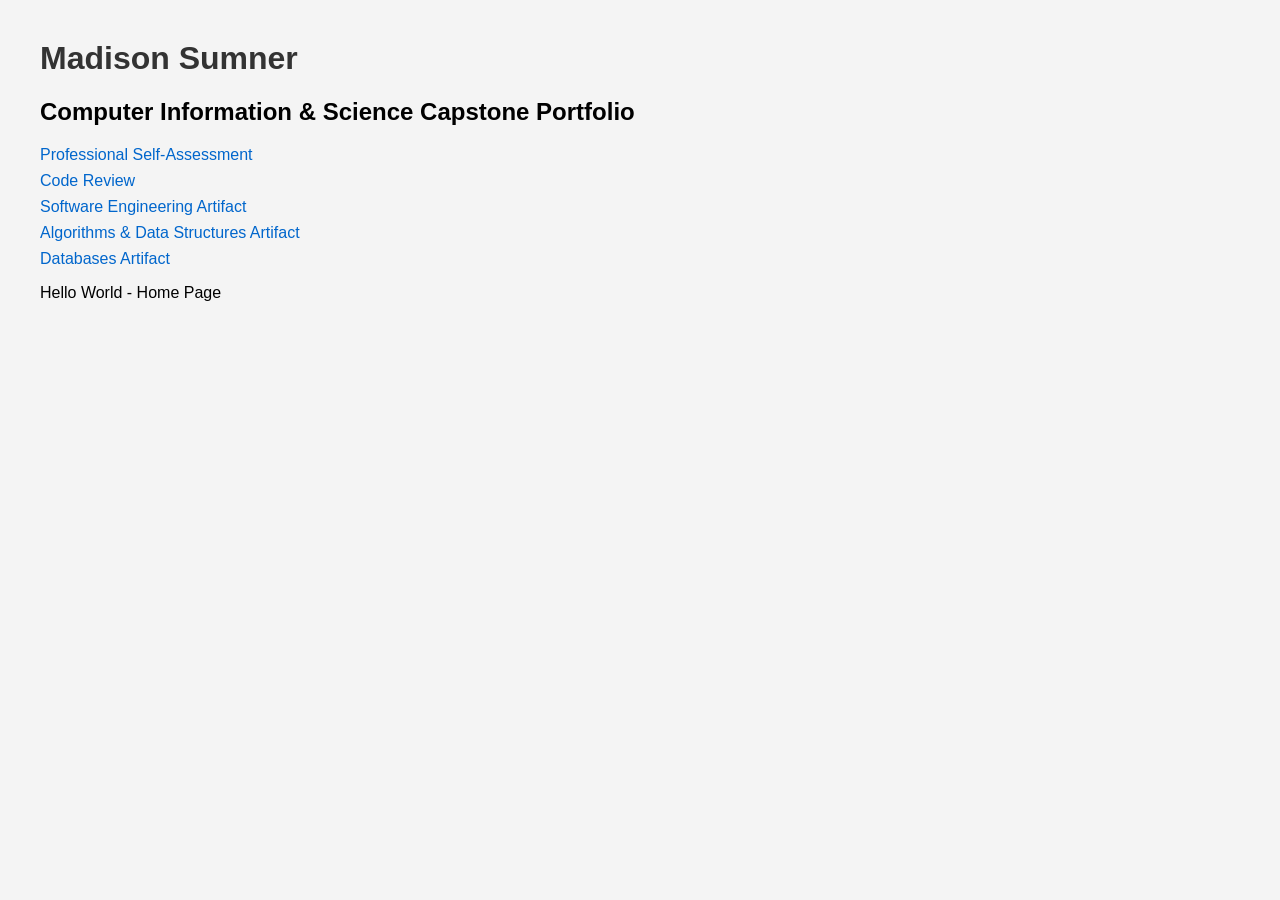
==== index.html @ 407448fe "init commit" ====
<!DOCTYPE html>
<html>
<head>
    <title>Madison Sumner | Capstone Portfolio</title>
    <link rel="stylesheet" href="style.css">
</head>
<body>

    <h1>Madison Sumner</h1>
    <h2>Computer Information & Science Capstone Portfolio</h2>

    <nav>
        <ul>
            <li><a href="self-assessment.html">Professional Self-Assessment</a></li>
            <li><a href="code-review.html">Code Review</a></li>
            <li><a href="software-engineering.html">Software Engineering Artifact</a></li>
            <li><a href="algorithms-data-structures.html">Algorithms & Data Structures Artifact</a></li>
            <li><a href="databases.html">Databases Artifact</a></li>
        </ul>
    </nav>

    <p>Hello World - Home Page</p>

</body>
</html>
---- style.css ----
body {
    font-family: Arial, sans-serif;
    margin: 40px;
    background-color: #f4f4f4;
}

h1 {
    color: #333;
}

nav ul {
    list-style-type: none;
    padding: 0;
}

nav li {
    margin: 8px 0;
}

a {
    text-decoration: none;
    color: #0066cc;
}

a:hover {
    text-decoration: underline;
}
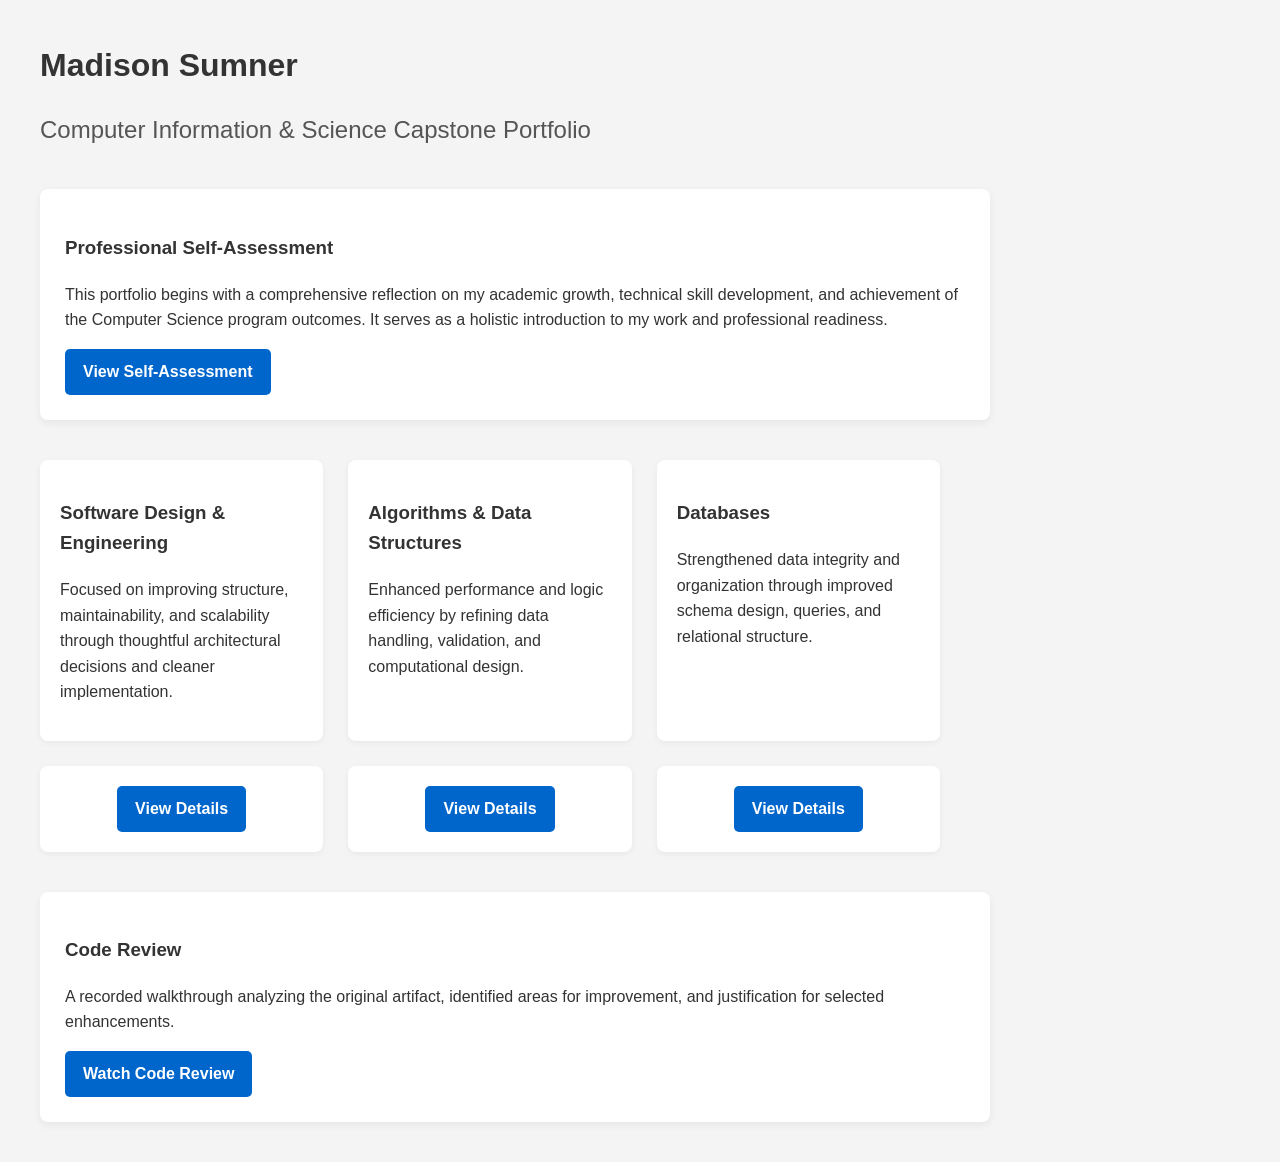
==== commit 7451c04a: "Code review added" ====
--- a/index.html
+++ b/index.html
@@ -1,25 +1,81 @@
 <!DOCTYPE html>
 <html>
+
 <head>
     <title>Madison Sumner | Capstone Portfolio</title>
     <link rel="stylesheet" href="style.css">
 </head>
+
 <body>
 
-    <h1>Madison Sumner</h1>
-    <h2>Computer Information & Science Capstone Portfolio</h2>
+    <header>
+        <h1>Madison Sumner</h1>
+        <h2>Computer Information & Science Capstone Portfolio</h2>
+    </header>
 
-    <nav>
-        <ul>
-            <li><a href="self-assessment.html">Professional Self-Assessment</a></li>
-            <li><a href="code-review.html">Code Review</a></li>
-            <li><a href="software-engineering.html">Software Engineering Artifact</a></li>
-            <li><a href="algorithms-data-structures.html">Algorithms & Data Structures Artifact</a></li>
-            <li><a href="databases.html">Databases Artifact</a></li>
-        </ul>
-    </nav>
+    <!-- Self Assessment Card -->
+    <section class="highlight-card">
+        <h3>Professional Self-Assessment</h3>
+        <p>
+            This portfolio begins with a comprehensive reflection on my academic growth,
+            technical skill development, and achievement of the Computer Science program outcomes.
+            It serves as a holistic introduction to my work and professional readiness.
+        </p>
+        <a class="button" href="self-assessment.html">View Self-Assessment</a>
+    </section>
 
-    <p>Hello World - Home Page</p>
+    <!-- Enhancement Grid -->
+    <section class="enhancement-grid">
+
+        <div class="grid-item">
+            <h3>Software Design & Engineering</h3>
+            <p>
+                Focused on improving structure, maintainability, and scalability through
+                thoughtful architectural decisions and cleaner implementation.
+            </p>
+        </div>
+
+        <div class="grid-item">
+            <h3>Algorithms & Data Structures</h3>
+            <p>
+                Enhanced performance and logic efficiency by refining data handling,
+                validation, and computational design.
+            </p>
+        </div>
+
+        <div class="grid-item">
+            <h3>Databases</h3>
+            <p>
+                Strengthened data integrity and organization through improved schema design,
+                queries, and relational structure.
+            </p>
+        </div>
+
+        <!-- Second Row: Buttons -->
+        <div class="grid-item center">
+            <a class="button" href="software-engineering.html">View Details</a>
+        </div>
+
+        <div class="grid-item center">
+            <a class="button" href="algorithms-data-structures.html">View Details</a>
+        </div>
+
+        <div class="grid-item center">
+            <a class="button" href="databases.html">View Details</a>
+        </div>
+
+    </section>
+
+    <!-- Code Review Card -->
+    <section class="highlight-card">
+        <h3>Code Review</h3>
+        <p>
+            A recorded walkthrough analyzing the original artifact, identified areas
+            for improvement, and justification for selected enhancements.
+        </p>
+        <a class="button" href="code-review.html">Watch Code Review</a>
+    </section>
 
 </body>
+
 </html>
--- a/style.css
+++ b/style.css
@@ -2,26 +2,64 @@
     font-family: Arial, sans-serif;
     margin: 40px;
     background-color: #f4f4f4;
+    color: #333;
+    line-height: 1.6;
+}
+
+header {
+    margin-bottom: 40px;
 }
 
 h1 {
-    color: #333;
+    margin-bottom: 5px;
 }
 
-nav ul {
-    list-style-type: none;
-    padding: 0;
+h2 {
+    font-weight: normal;
+    color: #555;
 }
 
-nav li {
-    margin: 8px 0;
+/* Highlight Cards (Top + Bottom) */
+.highlight-card {
+    background-color: white;
+    padding: 25px;
+    border-radius: 8px;
+    box-shadow: 0 3px 8px rgba(0, 0, 0, 0.06);
+    margin-bottom: 40px;
+    max-width: 900px;
 }
 
-a {
-    text-decoration: none;
-    color: #0066cc;
+/* Grid Layout */
+.enhancement-grid {
+    display: grid;
+    grid-template-columns: repeat(3, 1fr);
+    gap: 25px;
+    margin-bottom: 40px;
+    max-width: 900px;
 }
 
-a:hover {
-    text-decoration: underline;
+.grid-item {
+    background-color: white;
+    padding: 20px;
+    border-radius: 8px;
+    box-shadow: 0 2px 6px rgba(0, 0, 0, 0.05);
+}
+
+.center {
+    text-align: center;
+}
+
+/* Buttons */
+.button {
+    display: inline-block;
+    padding: 10px 18px;
+    background-color: #0066cc;
+    color: white;
+    text-decoration: none;
+    border-radius: 5px;
+    font-weight: bold;
+}
+
+.button:hover {
+    background-color: #004999;
 }
